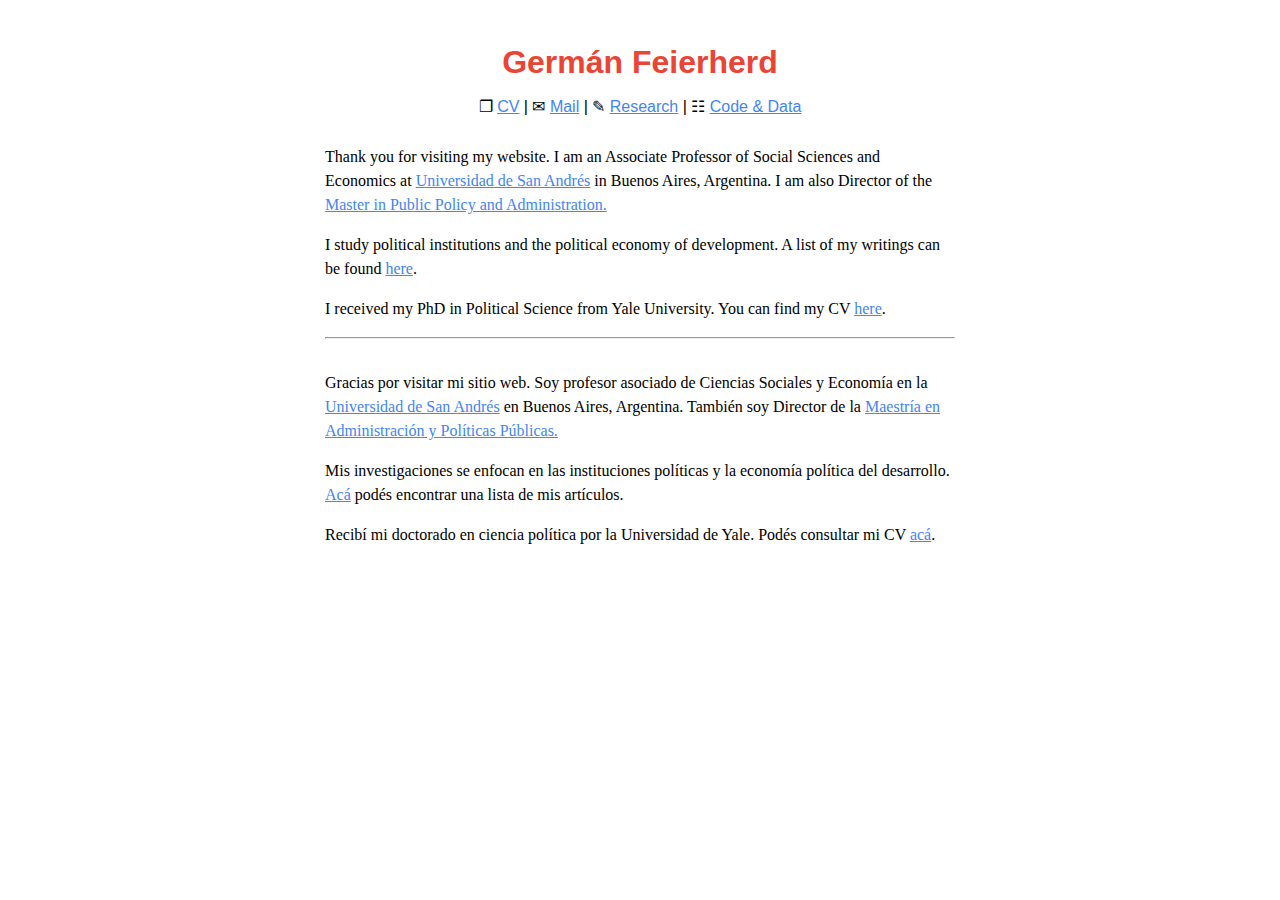
==== index.html @ 874f7fce "Update index.html" ====
<html>

<head>
  <!-- Global site tag (gtag.js) - Google Analytics -->
<script async src="https://www.googletagmanager.com/gtag/js?id=UA-75172705-1"></script>
<script>
  window.dataLayer = window.dataLayer || [];
  function gtag(){dataLayer.push(arguments);}
  gtag('js', new Date());

  gtag('config', 'UA-75172705-1');
</script>


  <meta charset="utf-8">
  <meta name="author" content="German Feierherd">
  <title>German Feierherd</title>
  <style type="text/css">code{white-space: pre;}</style>
  <link rel="stylesheet" href="style.css">
  <meta name="description" content="German Feierherd's webpage">
  <meta name="keywords" content="German Feierherd, Political Science, UdeSA">
 </head>

<body>

<meta name="viewport" content="width=device-width, initial-scale=1.0, maximum-scale=1.0, user-scalable=no"/>

<h1 id="german-feierherd" style="text-align:center"><b> Germ&#225n Feierherd </b> </h6>
<p id="two" style="text-align:center"> <a>&#10064; </a> <a href="Feierherd CV_short.pdf"> CV</a> | <a> &#9993; </a> <a href=
  "mailto: gfeierherd@udesa.edu.ar"
  >Mail</a> |  <a> &#9998;  </a> <a href="research.html">Research</a> | <a> &#9783; </a> <a href="research.html">Code & Data</a><p/>

<div class="main">

Thank you for visiting my website. I am an Associate Professor of Social Sciences and Economics at <a href=https://www.udesa.edu.ar title="UdeSA Uiversity">Universidad de San Andrés</a> in Buenos Aires, Argentina. I am also Director of the <a href=https://udesa.edu.ar/departamento-de-ciencias-sociales/maestria-en-administracion-y-politicas-publicas title="MAPP">Master in Public Policy and Administration.</a></br> 

<p>
I study political institutions and the political economy of development. A list of my writings can be found <a href=research.html title="research">here</a>.
<p/>
<p>
I received my PhD in Political Science from Yale University. You can find my CV <a href="Feierherd CV_short.pdf" title="CV">here</a>.
<p/>
<hr> 

<br>

Gracias por visitar mi sitio web. Soy profesor asociado de Ciencias Sociales y Economía en la <a href=https://www.udesa.edu.ar title="Universidad UdeSA">Universidad de San Andrés</a> en Buenos Aires, Argentina. También soy Director de la <a href=https://udesa.edu.ar/departamento-de-ciencias-sociales/maestria-en-administracion-y-politicas-publicas title="MAPP">Maestría en Administración y Políticas Públicas.</a> </br>

<p>
Mis investigaciones se enfocan en las instituciones políticas y la economía política del desarrollo. <a href=research.html title="research">Acá</a> podés encontrar una lista de mis artículos. 
<p/>
<p>
Recibí mi doctorado en ciencia política por la Universidad de Yale. Podés consultar mi CV <a href="Feierherd CV_short.pdf" title="CV">acá</a>. 
<p/>


</div>  

</body>

<script>
  (function(i,s,o,g,r,a,m){i['GoogleAnalyticsObject']=r;i[r]=i[r]||function(){
  (i[r].q=i[r].q||[]).push(arguments)},i[r].l=1*new Date();a=s.createElement(o),
  m=s.getElementsByTagName(o)[0];a.async=1;a.src=g;m.parentNode.insertBefore(a,m)
  })(window,document,'script','//www.google-analytics.com/analytics.js','ga');

  ga('create', 'UA-75172705-1', 'auto');
  ga('send', 'pageview');
</script>


</html>
---- style.css ----
body {
  font-family: "arial";
  font-size: 12pt;
  line-height: 150%;
  color: black;
  margin-top: 50px;
  margin-bottom: 10px;
  margin-left: auto;
  margin-right: auto;
  background-color:white;
  max-width: 650px;
  /*padding: 25px 5px 5px 5px; /* top right bottom left */
}

div {
    width: 100%;
    padding: 10px;
    border: none;
    margin: 10px;
    max-width: 90%;
    min-width: 20%;
    margin-left: auto;
    margin-right: auto;
}

.main {
  font-family: Times;
    float: center;
    padding: 10px;
    background-color:white;
    margin-left: auto;
    margin-right: auto;
    max-width: 650px;
}

.research {
  font-family: Times;
    float: center;
    padding: 10px;
    background-color:white;
    margin-left: auto;
    margin-right: auto;
    max-width: 650px;
}

h1 { 
    display: block;
    color: #EA4435;
    font-size: 2em;
    margin-top: 0.67em;
    margin-bottom: 0.67em;
    margin-left: 0;
    margin-right: 0;
    font-weight: bold;
  font-family: "arial";
}

h2 { 
    display: block;
    color: #696969;
    font-size: 1.5em;
    margin-top: 0.67em;
    margin-bottom: 0.67em;
    margin-left: 0;
    margin-right: 0;
  font-family: "arial";
}




.footer {
  font-family: "Helvetica", serif;
  font-size: 100%;
  color: #ababab;
  line-height: 140%;
}


hr.footer {
  margin-top: 10%;
}


code, pre {
  font-family: "Droid Sans Mono", monospace;
  font-size: 10pt;
}


a:link {
    color: #4285F4;
    background-color:transparent;
    text-decoration:underline;
}
a:visited {
    color: #4285F4;
    background-color:transparent;
    text-decoration:underline;
}
a:hover {
    color: #feb236;
    background-color:transparent;
    text-decoration:underline;
}
a:active {
    color: #FBBC05;
    background-color:transparent;
    text-decoration:underline;
}



img {
/*    border-radius: 50%;
*/    max-width: 80%;
    height: auto;
    width: auto\9; /* ie8 */
/*    -webkit-filter: grayscale(100%);  Safari 6.0 - 9.0 
    filter: grayscale(100%);
*/


}


IMG.displayed {
    display: block;
    margin-left: auto;
    margin-right: auto }


/* a paragraph proceeded by another paragraph will have a top margin */
p + p {
    margin-top: 0px;
}


* {
    box-sizing: border-box;
}


.button {
  border: none;
  color: white;
text-align: center;
  text-decoration: none;
  display: inline-block;
  font-size: 12px;
/*  margin: 4px 2px;
*/  cursor: pointer;
}

.button1 {background-color: #034f84;} /* blue */
.button2 {background-color: #f7786b;} /* orange */
.button3 {background-color: #c94c4c;} /* red */
.button4 {background-color: #5b9aa0;} /* green */

@media screen and (max-width: 600px) {
    .column {
        width: 100%;
    }
    
    IMG.displayed {display:none} 

}


@media only screen 
and (min-device-width : 375px) 
and (max-device-width : 667px) {
  .column {
        width: 100%;
        padding-left:0;

    }
  IMG.displayed {display:none} 

}


</style>
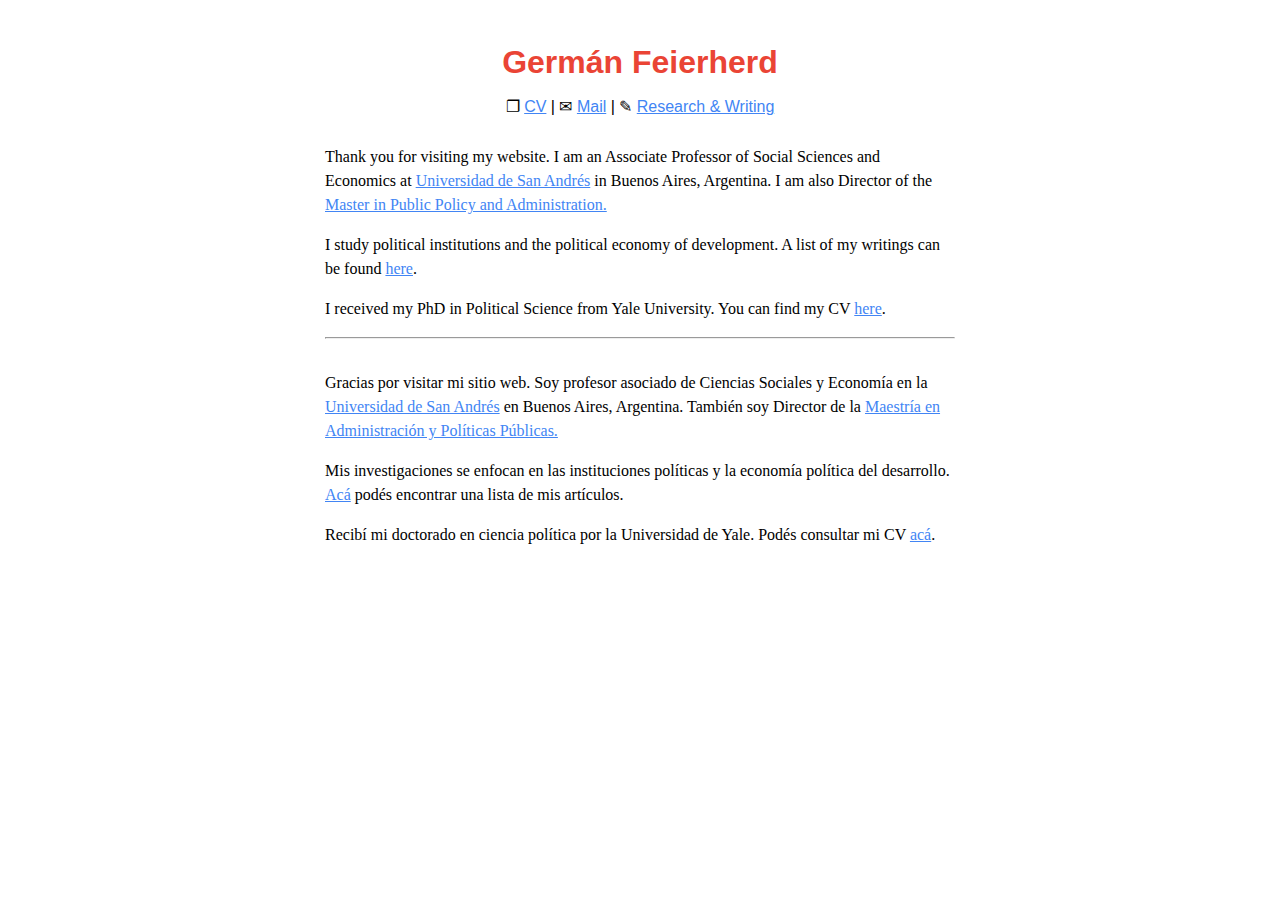
==== commit 5155cb0d: "Update index.html" ====
--- a/index.html
+++ b/index.html
@@ -28,7 +28,7 @@
 <h1 id="german-feierherd" style="text-align:center"><b> Germ&#225n Feierherd </b> </h6>
 <p id="two" style="text-align:center"> <a>&#10064; </a> <a href="Feierherd CV_short.pdf"> CV</a> | <a> &#9993; </a> <a href=
   "mailto: gfeierherd@udesa.edu.ar"
-  >Mail</a> |  <a> &#9998;  </a> <a href="research.html">Research</a> | <a> &#9783; </a> <a href="research.html">Code & Data</a><p/>
+  >Mail</a> |  <a> &#9998;  </a> <a href="research.html">Research & Writing </a><p/>
 
 <div class="main">
 
--- a/style.css
+++ b/style.css
@@ -67,8 +67,6 @@
 }
 
 
-
-
 .footer {
   font-family: "Helvetica", serif;
   font-size: 100%;
@@ -142,20 +140,45 @@
 
 
 .button {
-  border: none;
-  color: white;
-text-align: center;
+  border: 1px solid black;
+  color: black;
+  text-align: center;
   text-decoration: none;
   display: inline-block;
   font-size: 12px;
-/*  margin: 4px 2px;
-*/  cursor: pointer;
-}
-
-.button1 {background-color: #034f84;} /* blue */
-.button2 {background-color: #f7786b;} /* orange */
-.button3 {background-color: #c94c4c;} /* red */
-.button4 {background-color: #5b9aa0;} /* green */
+  text-decoration:underline;
+margin: 0px 0px;
+ cursor: pointer;
+}
+
+.button1 {background-color: white;} /* blue */
+.button2 {background-color: white;} /* orange */
+.button3 {background-color: white;} /* red */
+.button4 {background-color: white;} /* green */
+
+
+button:link {
+    color: #4285F4;
+    background-color:transparent;
+    text-decoration:underline;
+}
+button:visited {
+    color: #4285F4;
+    background-color:transparent;
+    text-decoration:underline;
+}
+button:hover {
+    color: #4285F4;
+    background-color:transparent;
+    text-decoration:underline;
+}
+
+button:active {
+    color: #4285F4;
+    background-color:transparent;
+    text-decoration:underline;
+}
+
 
 @media screen and (max-width: 600px) {
     .column {
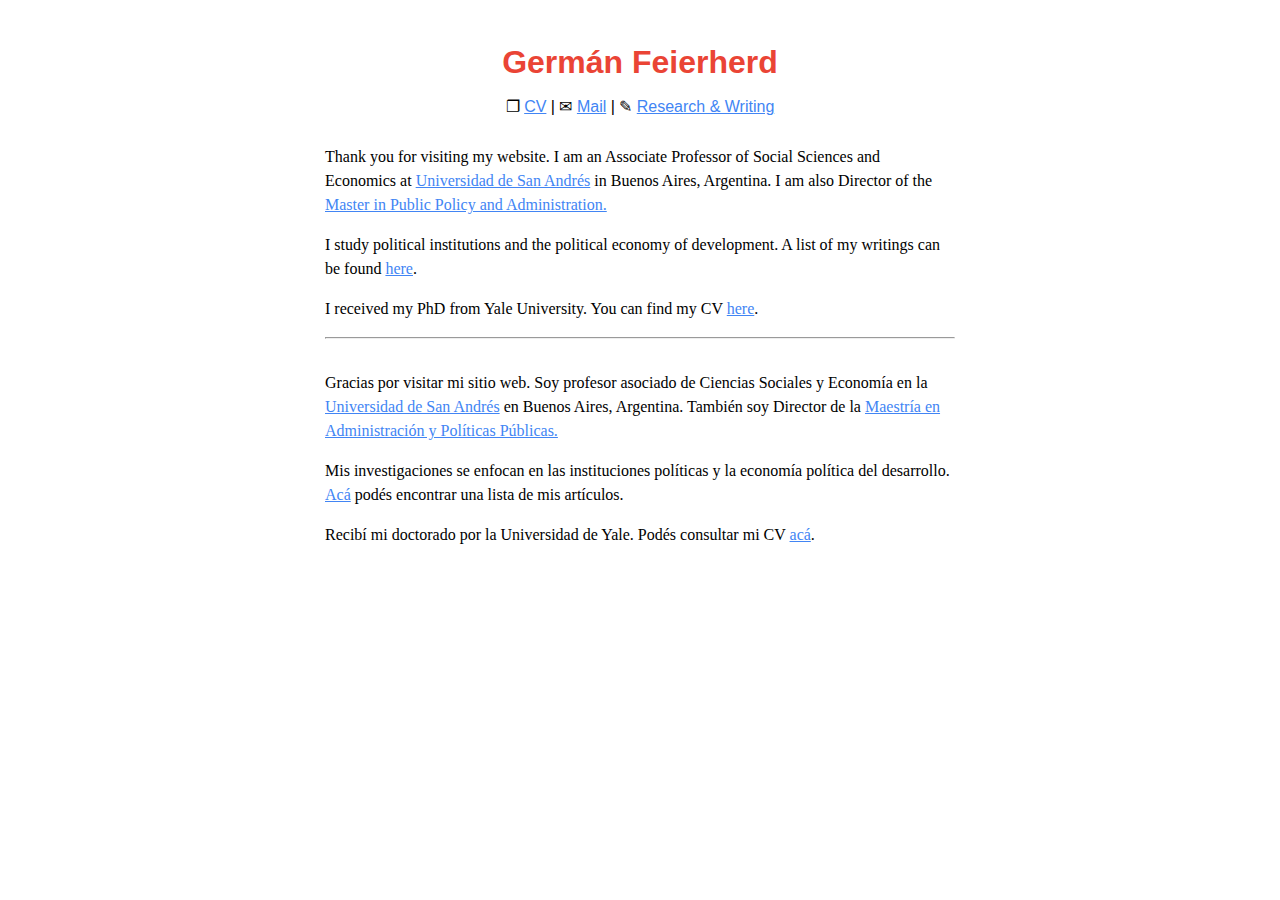
==== commit 18b78f4c: "Update index.html" ====
--- a/index.html
+++ b/index.html
@@ -38,7 +38,7 @@
 I study political institutions and the political economy of development. A list of my writings can be found <a href=research.html title="research">here</a>.
 <p/>
 <p>
-I received my PhD in Political Science from Yale University. You can find my CV <a href="Feierherd CV_short.pdf" title="CV">here</a>.
+I received my PhD from Yale University. You can find my CV <a href="Feierherd CV_short.pdf" title="CV">here</a>.
 <p/>
 <hr> 
 
@@ -50,7 +50,7 @@
 Mis investigaciones se enfocan en las instituciones políticas y la economía política del desarrollo. <a href=research.html title="research">Acá</a> podés encontrar una lista de mis artículos. 
 <p/>
 <p>
-Recibí mi doctorado en ciencia política por la Universidad de Yale. Podés consultar mi CV <a href="Feierherd CV_short.pdf" title="CV">acá</a>. 
+Recibí mi doctorado por la Universidad de Yale. Podés consultar mi CV <a href="Feierherd CV_short.pdf" title="CV">acá</a>. 
 <p/>
 
 
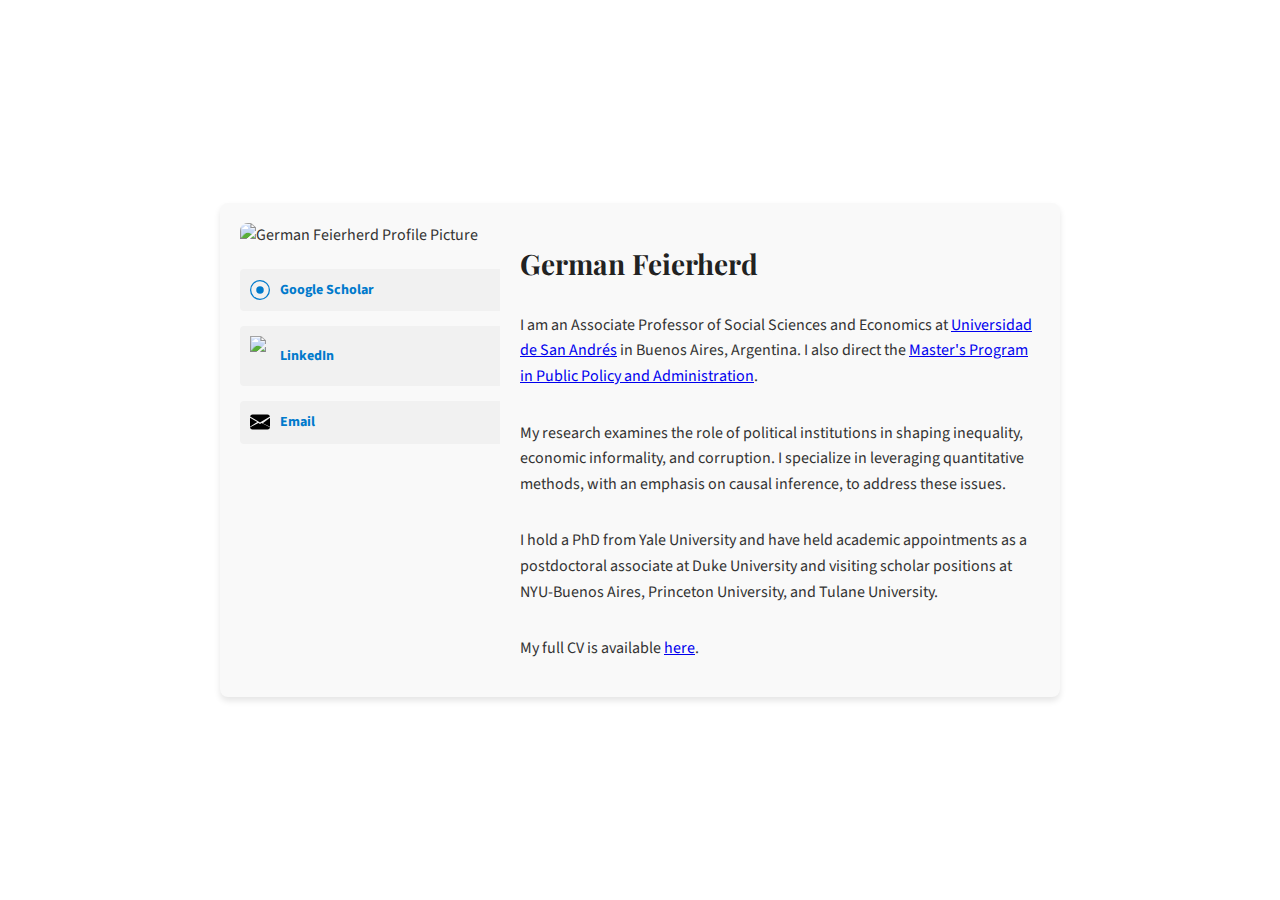
==== commit b64bea34: "Add files via upload" ====
--- a/index.html
+++ b/index.html
@@ -1,72 +1,161 @@
-<html>
+<!DOCTYPE html>
+<html lang="en">
 
 <head>
-  <!-- Global site tag (gtag.js) - Google Analytics -->
-<script async src="https://www.googletagmanager.com/gtag/js?id=UA-75172705-1"></script>
-<script>
-  window.dataLayer = window.dataLayer || [];
-  function gtag(){dataLayer.push(arguments);}
-  gtag('js', new Date());
+  <meta charset="UTF-8">
+  <meta name="viewport" content="width=device-width, initial-scale=1.0">
+  <meta name="author" content="German Feierherd">
+  <title>German Feierherd</title>
+  <link href="https://fonts.googleapis.com/css2?family=Playfair+Display:wght@400;700&family=Source+Sans+Pro:wght@300;400;600&display=swap" rel="stylesheet">
+  <style>
+    body {
+      font-family: 'Source Sans Pro', sans-serif;
+      font-size: 16px;
+      line-height: 1.6;
+      color: #333333;
+      background-color: #ffffff;
+      margin: 0;
+      padding: 0;
+      display: flex;
+      justify-content: center;
+      align-items: center;
+      min-height: 100vh;
+    }
 
-  gtag('config', 'UA-75172705-1');
-</script>
+    .container {
+      max-width: 800px;
+      width: 100%;
+      padding: 20px;
+      display: grid;
+      grid-template-columns: 1fr 2fr;
+      gap: 20px;
+      background-color: #f9f9f9;
+      border-radius: 8px;
+      box-shadow: 0 4px 6px rgba(0, 0, 0, 0.1);
+    }
+
+    .profile-picture {
+      border-radius: 8px;
+      overflow: hidden;
+      display: flex;
+      flex-direction: column;
+      align-items: flex-start;
+    }
+
+    .profile-picture img {
+      width: 100%;
+      height: auto;
+      display: block;
+      margin-bottom: 20px;
+    }
+
+    .profile-picture .links {
+      display: flex;
+      flex-direction: column;
+      gap: 15px;
+      width: 100%;
+    }
+
+    .profile-picture .links a {
+      display: flex;
+      align-items: center;
+      font-size: 14px;
+      font-weight: bold;
+      color: #007acc;
+      text-decoration: none;
+      padding: 10px;
+      background-color: #f1f1f1;
+      border-radius: 4px;
+      width: 100%;
+    }
+
+    .profile-picture .links a img {
+      margin-right: 10px;
+      width: 20px;
+      height: 20px;
+    }
+
+    .profile-picture .links a svg {
+      margin-right: 10px;
+      width: 20px;
+      height: 20px;
+    }
+
+    .profile-picture .links a:hover {
+      background-color: #e0e0e0;
+    }
+
+    .content {
+      display: flex;
+      flex-direction: column;
+      justify-content: flex-start;
+    }
+
+    h1 {
+      font-family: 'Playfair Display', serif;
+      font-size: 28px;
+      margin-bottom: 10px;
+      color: #222222;
+    }
+
+    p {
+      margin-bottom: 15px;
+    }
+  </style>
+  <!-- Google Analytics -->
+  <script async src="https://www.googletagmanager.com/gtag/js?id=G-355613844"></script>
+  <script>
+    window.dataLayer = window.dataLayer || [];
+    function gtag() {
+      dataLayer.push(arguments);
+    }
+    gtag('js', new Date());
+
+    gtag('config', 'G-355613844');
+  </script>
+  <!-- End Google Analytics -->
+</head>
+
+<body>
+  <div class="container">
+    <div class="profile-picture">
+      <img src="German (23 of 30).jpg" alt="German Feierherd Profile Picture">
+      <div class="links">
+        <a href="https://scholar.google.com/citations?user=baYNz4QAAAAJ&hl=en" target="_blank">
+          <svg xmlns="http://www.w3.org/2000/svg" fill="currentColor" viewBox="0 0 24 24" width="20" height="20">
+            <path d="M12 1.5A10.5 10.5 0 1 1 1.5 12 10.511 10.511 0 0 1 12 1.5m0-1.5a12 12 0 1 0 12 12A12.013 12.013 0 0 0 12 0z"/>
+            <circle cx="12" cy="12" r="4.5"/>
+          </svg>
+          Google Scholar
+        </a>
+        <a href="https://www.linkedin.com/in/german-feierherd-5a177335/?locale=en_US" target="_blank">
+          <img src="https://upload.wikimedia.org/wikipedia/commons/c/ca/LinkedIn_logo_initials.png" alt="LinkedIn Icon">
+          LinkedIn
+        </a>
+         <a href="#" onclick="location.href='mailto:' + 'gfeierherd' + '@' + 'udesa.edu.ar'; return false;">
+          <svg xmlns="http://www.w3.org/2000/svg" viewBox="0 0 16 16" class="bi bi-envelope-fill" width="20" height="20">
+            <path d="M.05 3.555A2 2 0 0 1 2.07 2h11.86a2 2 0 0 1 2.02 1.555L8 8.414.05 3.555zM0 4.697v7.104l5.803-3.843L0 4.697zM6.761 8.83 0 12.252A2 2 0 0 0 2.07 14h11.86a2 2 0 0 0 2.07-1.748l-6.761-3.422L8 9.586l-1.239-.757zM10.197 8.958 16 11.801V4.697l-5.803 4.261z" />
+          </svg>
+          Email
+        </a>
+     </div>
+    </div>
+    <div class="content">
+      <h1>German Feierherd</h1>
+      <p>I am an Associate Professor of Social Sciences and Economics at <a href="https://www.udesa.edu.ar" target="_blank">Universidad de San Andrés</a> in Buenos Aires, Argentina. I also direct the <a href="https://udesa.edu.ar/departamento-de-ciencias-sociales/maestria-en-administracion-y-politicas-publicas" target="_blank">Master's Program in Public Policy and Administration</a>.</p>
+      <p>My research examines the role of political institutions in shaping inequality, economic informality, and corruption. I specialize in leveraging quantitative methods, with an emphasis on causal inference, to address these issues.</p>
+      <p>I hold a PhD from Yale University and have held academic appointments as a postdoctoral associate at Duke University and visiting scholar positions at NYU-Buenos Aires, Princeton University, and Tulane University.</p>
+      <p>My full CV is available <a href="Feierherd_CV.pdf" target="_blank">here</a>.</p>
+    </div>
+  </div>
+</body>
+
+</html>
 
 
-  <meta charset="utf-8">
-  <meta name="author" content="German Feierherd">
-  <title>German Feierherd</title>
-  <style type="text/css">code{white-space: pre;}</style>
-  <link rel="stylesheet" href="style.css">
-  <meta name="description" content="German Feierherd's webpage">
-  <meta name="keywords" content="German Feierherd, Political Science, UdeSA">
- </head>
-
-<body>
-
-<meta name="viewport" content="width=device-width, initial-scale=1.0, maximum-scale=1.0, user-scalable=no"/>
-
-<h1 id="german-feierherd" style="text-align:center"><b> Germ&#225n Feierherd </b> </h6>
-<p id="two" style="text-align:center"> <a>&#10064; </a> <a href="Feierherd CV_short.pdf"> CV</a> | <a> &#9993; </a> <a href=
-  "mailto: gfeierherd@udesa.edu.ar"
-  >Mail</a> |  <a> &#9998;  </a> <a href="research.html">Research & Writing </a><p/>
-
-<div class="main">
-
-Thank you for visiting my website. I am an Associate Professor of Social Sciences and Economics at <a href=https://www.udesa.edu.ar title="UdeSA Uiversity">Universidad de San Andrés</a> in Buenos Aires, Argentina. I am also Director of the <a href=https://udesa.edu.ar/departamento-de-ciencias-sociales/maestria-en-administracion-y-politicas-publicas title="MAPP">Master in Public Policy and Administration.</a></br> 
-
-<p>
-I study political institutions and the political economy of development. A list of my writings can be found <a href=research.html title="research">here</a>.
-<p/>
-<p>
-I received my PhD from Yale University. You can find my CV <a href="Feierherd CV_short.pdf" title="CV">here</a>.
-<p/>
-<hr> 
-
-<br>
-
-Gracias por visitar mi sitio web. Soy profesor asociado de Ciencias Sociales y Economía en la <a href=https://www.udesa.edu.ar title="Universidad UdeSA">Universidad de San Andrés</a> en Buenos Aires, Argentina. También soy Director de la <a href=https://udesa.edu.ar/departamento-de-ciencias-sociales/maestria-en-administracion-y-politicas-publicas title="MAPP">Maestría en Administración y Políticas Públicas.</a> </br>
-
-<p>
-Mis investigaciones se enfocan en las instituciones políticas y la economía política del desarrollo. <a href=research.html title="research">Acá</a> podés encontrar una lista de mis artículos. 
-<p/>
-<p>
-Recibí mi doctorado por la Universidad de Yale. Podés consultar mi CV <a href="Feierherd CV_short.pdf" title="CV">acá</a>. 
-<p/>
 
 
-</div>  
-
-</body>
-
-<script>
-  (function(i,s,o,g,r,a,m){i['GoogleAnalyticsObject']=r;i[r]=i[r]||function(){
-  (i[r].q=i[r].q||[]).push(arguments)},i[r].l=1*new Date();a=s.createElement(o),
-  m=s.getElementsByTagName(o)[0];a.async=1;a.src=g;m.parentNode.insertBefore(a,m)
-  })(window,document,'script','//www.google-analytics.com/analytics.js','ga');
-
-  ga('create', 'UA-75172705-1', 'auto');
-  ga('send', 'pageview');
-</script>
 
 
-</html>
+
+
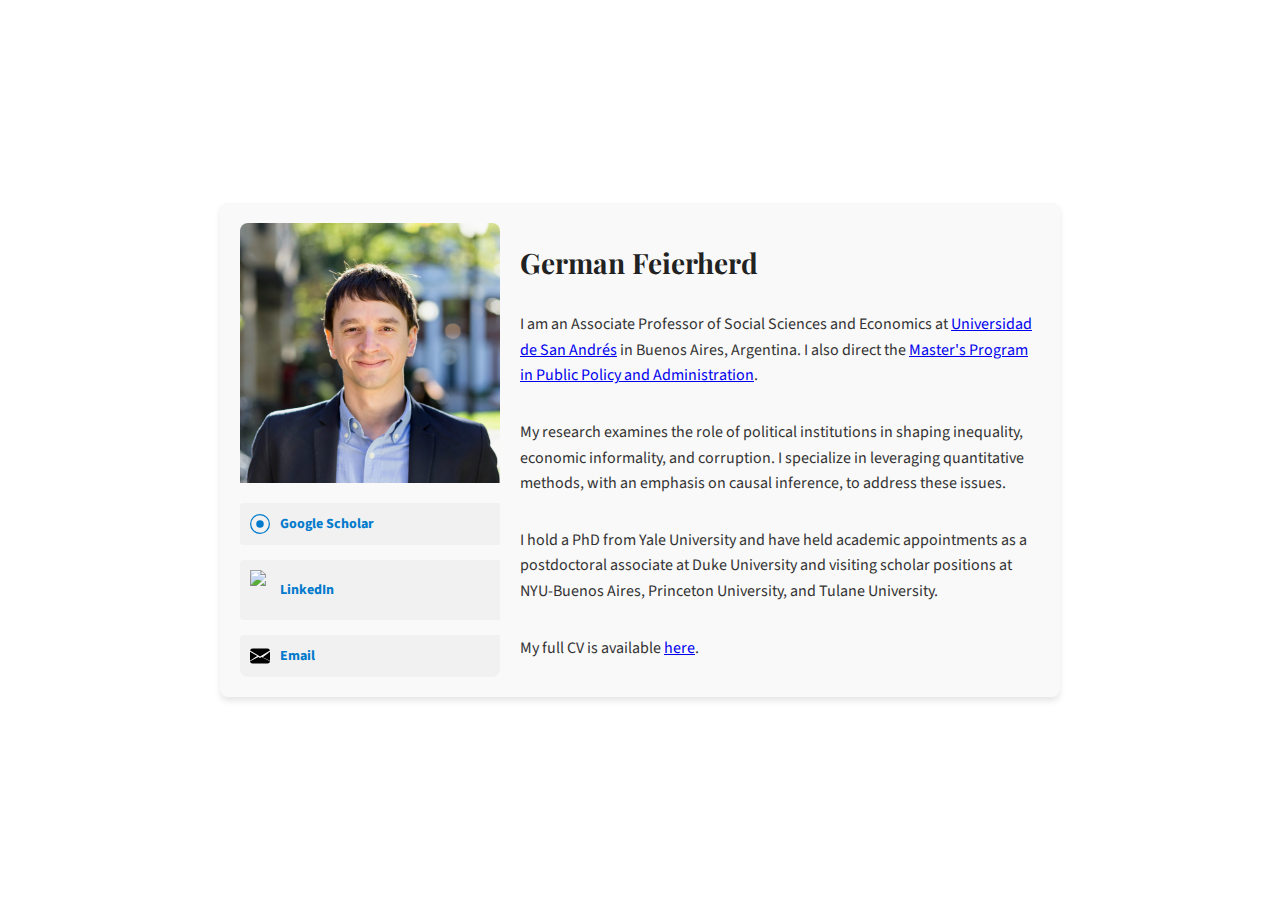
==== commit 885a18fa: "Update index.html" ====
--- a/index.html
+++ b/index.html
@@ -145,7 +145,7 @@
       <p>I am an Associate Professor of Social Sciences and Economics at <a href="https://www.udesa.edu.ar" target="_blank">Universidad de San Andrés</a> in Buenos Aires, Argentina. I also direct the <a href="https://udesa.edu.ar/departamento-de-ciencias-sociales/maestria-en-administracion-y-politicas-publicas" target="_blank">Master's Program in Public Policy and Administration</a>.</p>
       <p>My research examines the role of political institutions in shaping inequality, economic informality, and corruption. I specialize in leveraging quantitative methods, with an emphasis on causal inference, to address these issues.</p>
       <p>I hold a PhD from Yale University and have held academic appointments as a postdoctoral associate at Duke University and visiting scholar positions at NYU-Buenos Aires, Princeton University, and Tulane University.</p>
-      <p>My full CV is available <a href="Feierherd_CV.pdf" target="_blank">here</a>.</p>
+      <p>My full CV is available <a href="Feierherd_CV_short.pdf" target="_blank">here</a>.</p>
     </div>
   </div>
 </body>
